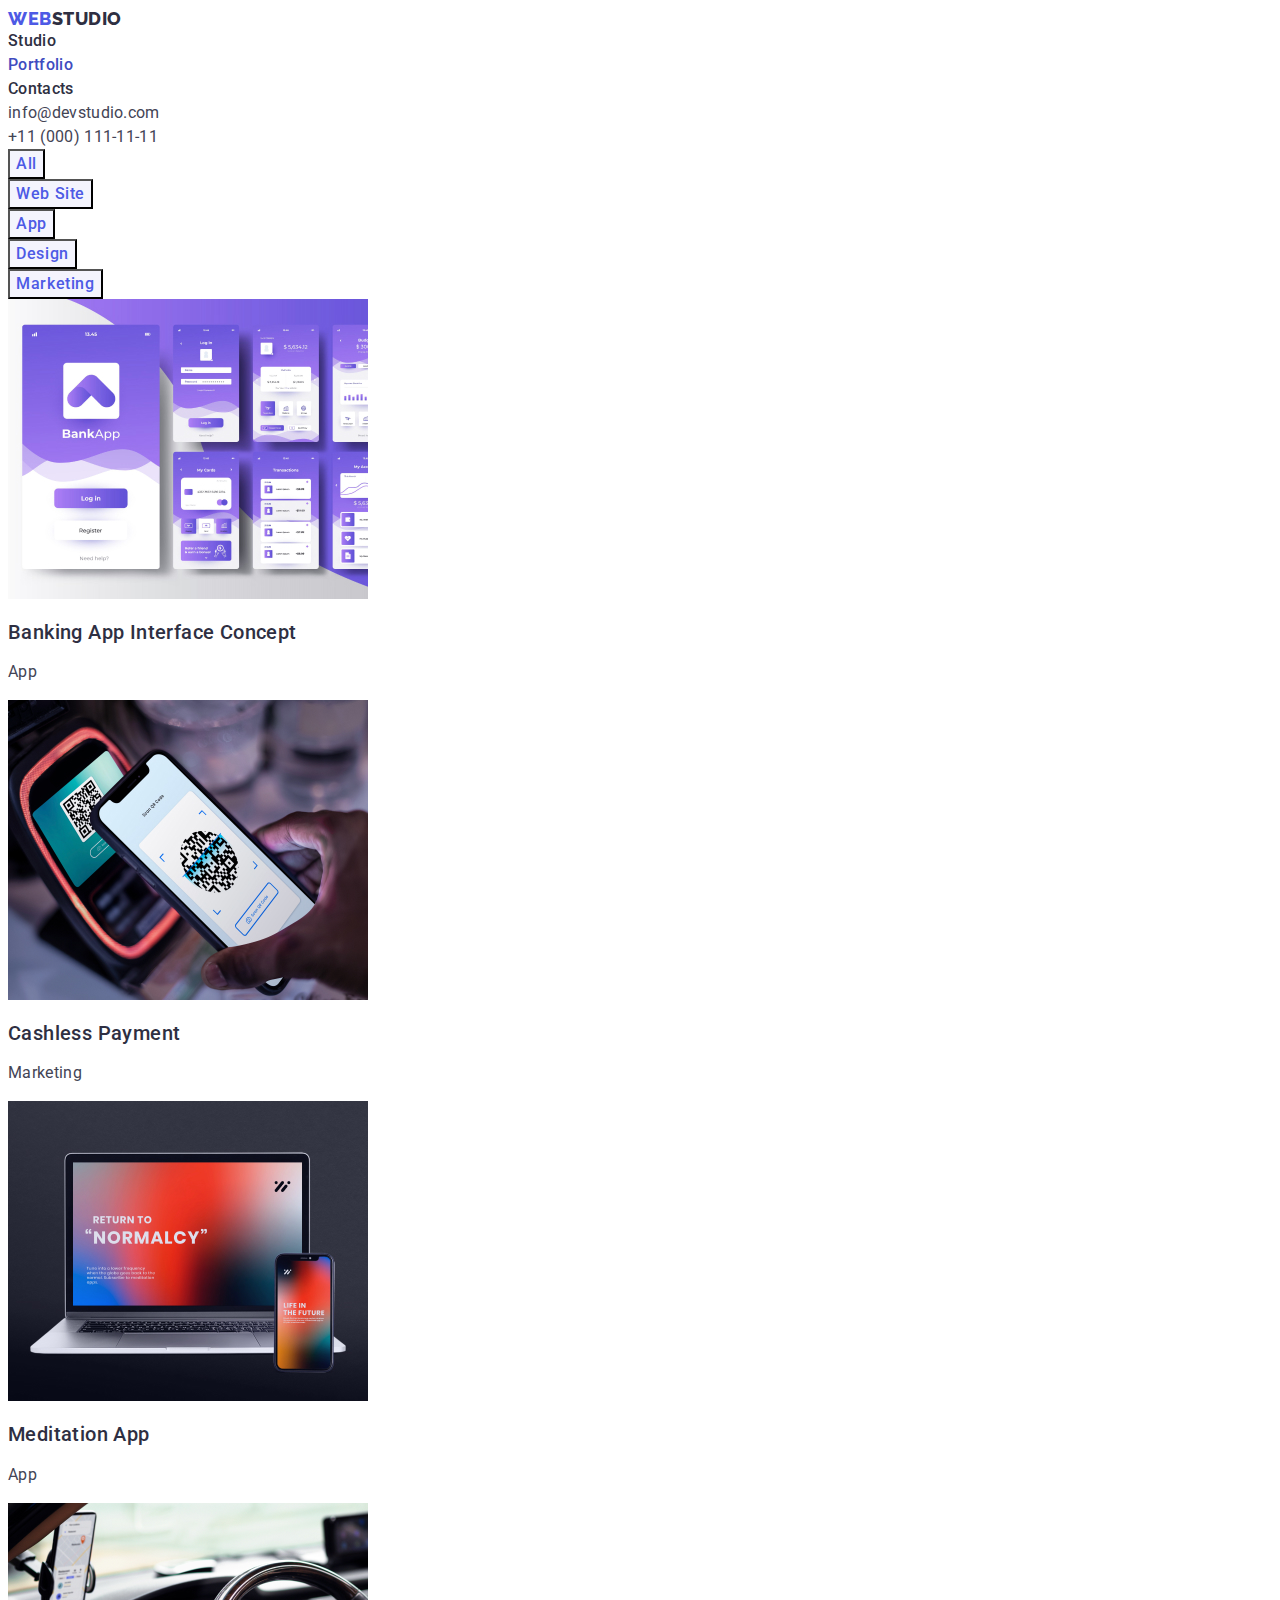
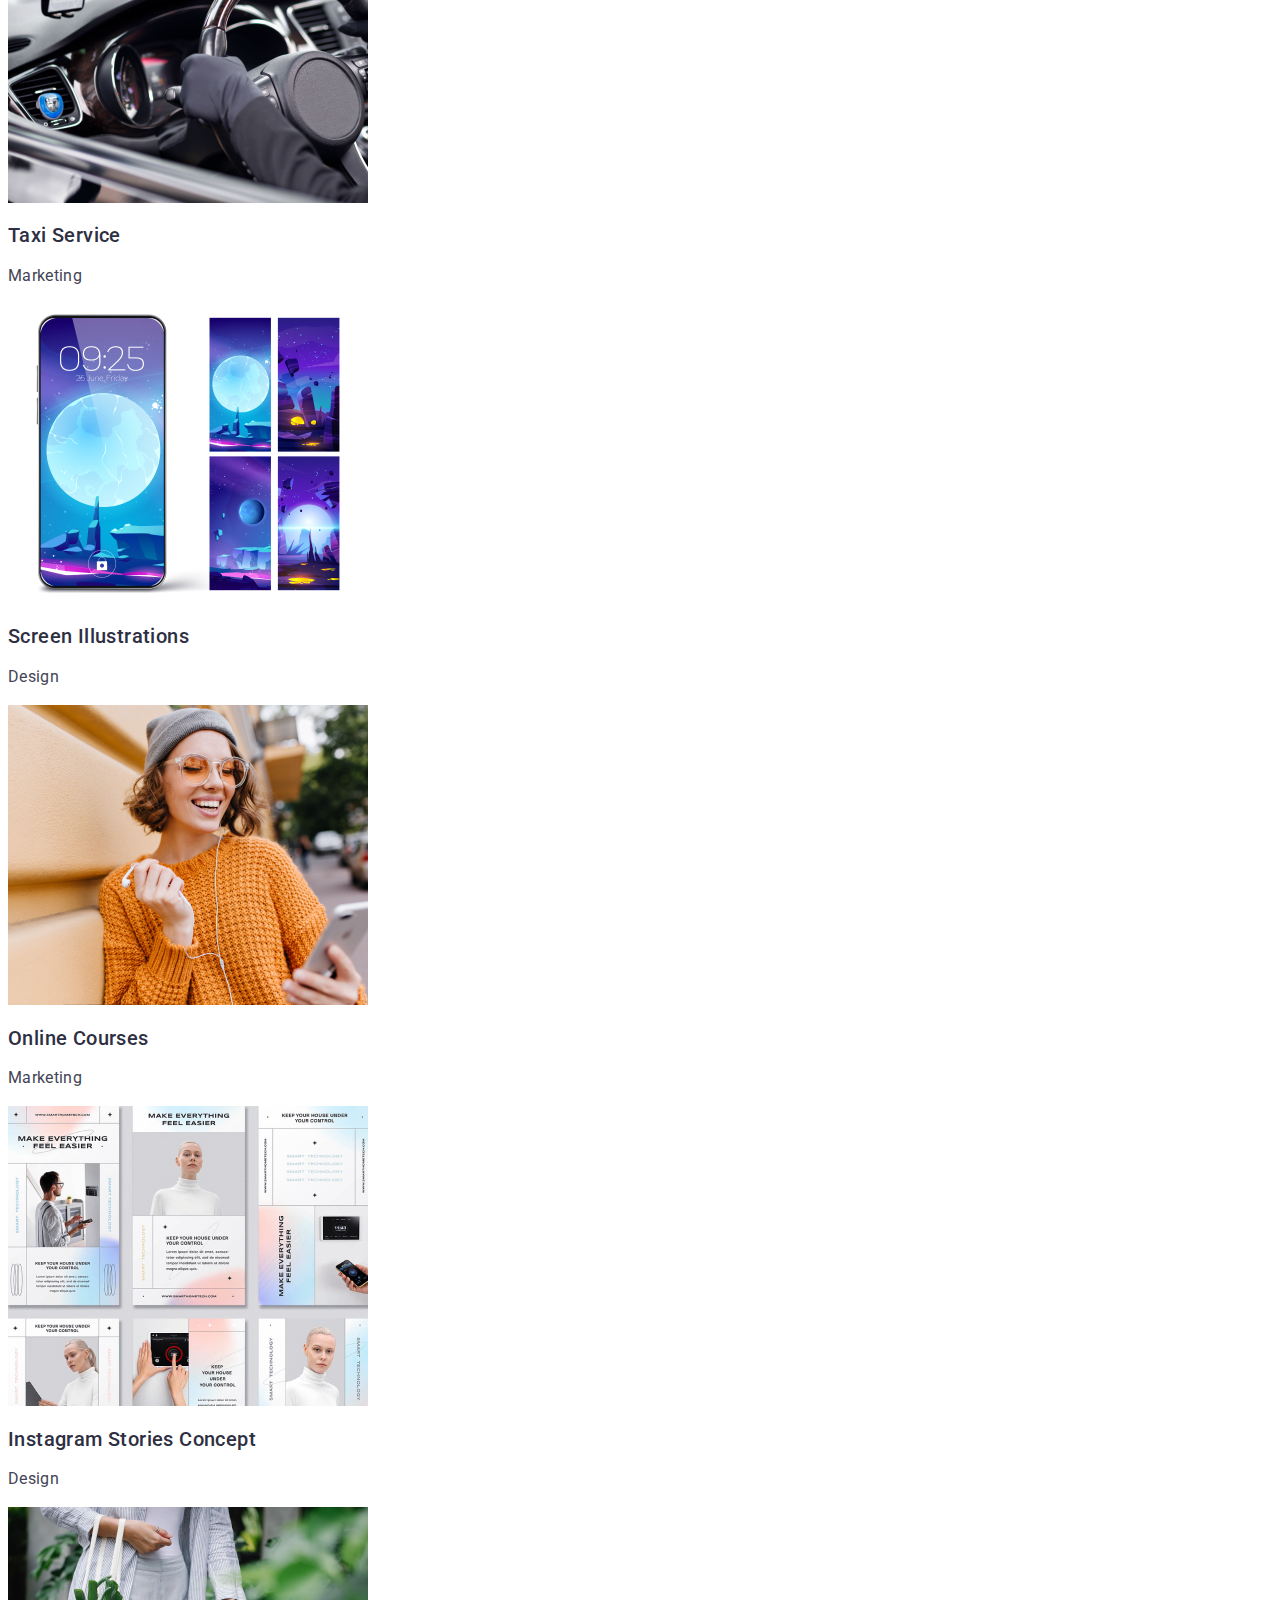
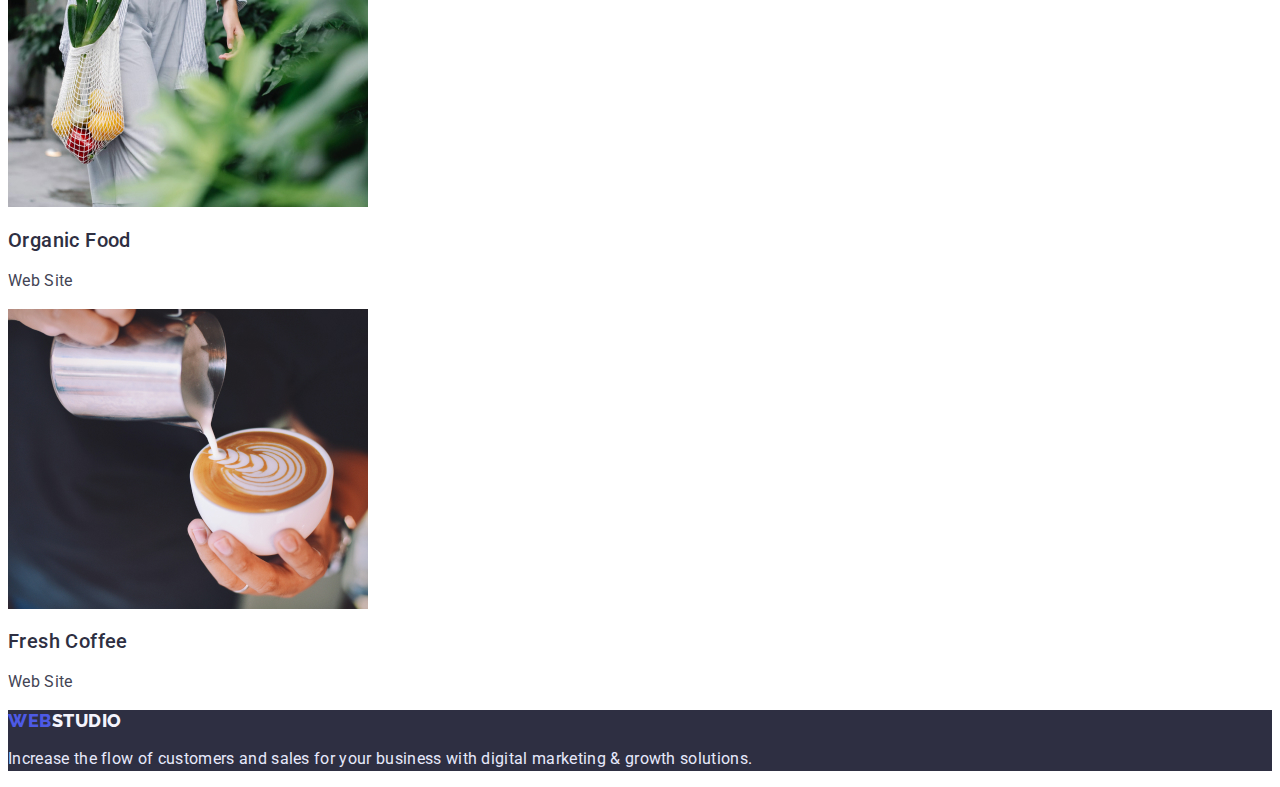
==== portfolio.html @ 0a2d4436 "1" ====
<!DOCTYPE html>
<html lang="en">
  <head>
    <meta charset="UTF-8" />
    <meta http-equiv="X-UA-Compatible" content="IE=edge" />
    <meta name="viewport" content="width=device-width, initial-scale=1.0" />
    <link rel="preconnect" href="https://fonts.googleapis.com" />
    <link rel="preconnect" href="https://fonts.gstatic.com" />
    <link
      href="https://fonts.googleapis.com/css2?family=Climate+Crisis&family=Raleway:wght@800&family=Roboto:wght@400;500&display=swap"
      rel="stylesheet"
    />
    <link rel="stylesheet" href="./css/styles.css" />
    <title>Portfolio</title>
  </head>
  <body>
    <header>
      <nav class="nav link">
        <a href="./index.html" class="nav-logo link">Web<span>Studio</span></a>
        <ul class="nav-list list">
          <li><a href="./index.html" class="nav-link link">Studio</a></li>
          <li>
            <a href="./portfolio.html" class="nav-link link current"
              >Portfolio</a
            >
          </li>
          <li><a href="" class="nav-link link">Contacts</a></li>
        </ul>
      </nav>
      <address class="contacts">
        <ul class="list">
          <li>
            <a href="mailto:info@devstudio.com" class="contacts-link link"
              >info@devstudio.com</a
            >
          </li>
          <li>
            <a href="tel:+110001111111" class="contacts-link link"
              >+11 (000) 111-11-11</a
            >
          </li>
        </ul>
      </address>
    </header>

    <main>
      <section class="portfolio">
        <h1 class="information-header">Portfolio</h1>
        <ul class="button-list list">
          <li><button type="button" class="portfolio-button">All</button></li>
          <li>
            <button type="button" class="portfolio-button">Web Site</button>
          </li>
          <li><button type="button" class="portfolio-button">App</button></li>
          <li>
            <button type="button" class="portfolio-button">Design</button>
          </li>
          <li>
            <button type="button" class="portfolio-button">Marketing</button>
          </li>
        </ul>
        <ul class="list">
          <li>
            <!-- Я ПРОСТО ШУЧУ, я заменю все альты. Потом. Честно.-->
            <a href="" class="link"
              ><img
                src="./images/portfolio/1.jpg"
                alt="Our design is like a square wheel - possible, but inconvenient"
                width="360"
                height="300"
              />
              <h2 class="portfolio-name">Banking App Interface Concept</h2>
              <p class="portfolio-role">App</p>
            </a>
          </li>
          <li>
            <a href="" class="link">
              <img
                src="./images/portfolio/2.jpg"
                alt="Now you do not need to insert the correct side"
                width="360"
                height="300"
              />
              <h2 class="portfolio-name">Cashless Payment</h2>
              <p class="portfolio-role">Marketing</p>
            </a>
          </li>
          <li>
            <a href="" class="link">
              <img
                src="./images/portfolio/3.jpg"
                alt="Even Buddhist monks use it."
                width="360"
                height="300"
              />
              <h2 class="portfolio-name">Meditation App</h2>
              <p class="portfolio-role">App</p>
            </a>
          </li>
          <li>
            <a href="" class="link">
              <img
                src="./images/portfolio/4.jpg"
                alt="Only 3 times more expensive after 10!"
                width="360"
                height="300"
              />
              <h2 class="portfolio-name">Taxi Service</h2>
              <p class="portfolio-role">Marketing</p>
            </a>
          </li>
          <li>
            <a href="" class="link">
              <img
                src="./images/portfolio/5.jpg"
                alt="Feel yourself uncomfortable in public transport!"
                width="360"
                height="300"
              />
              <h2 class="portfolio-name">Screen Illustrations</h2>
              <p class="portfolio-role">Design</p>
            </a>
          </li>
          <li>
            <a href="" class="link">
              <img
                src="./images/portfolio/6.jpg"
                alt="The same thing that is in the public domain, but you will receive a paper."
                width="360"
                height="300"
              />
              <h2 class="portfolio-name">Online Courses</h2>
              <p class="portfolio-role">Marketing</p>
            </a>
          </li>
          <li>
            <a href="" class="link">
              <img
                src="./images/portfolio/7.jpg"
                alt="No comments."
                width="360"
                height="300"
              />
              <h2 class="portfolio-name">Instagram Stories Concept</h2>
              <p class="portfolio-role">Design</p>
            </a>
          </li>

          <li>
            <a href="" class="link">
              <img
                src="./images/portfolio/8.jpg"
                alt="GMOs are NOT bad for your health, natural products is marketing"
                width="360"
                height="300"
              />
              <h2 class="portfolio-name">Organic Food</h2>
              <p class="portfolio-role">Web Site</p>
            </a>
          </li>

          <li>
            <a href="" class="link">
              <img
                src="./images/portfolio/9.jpg"
                alt="Tea? Me? Or maybe better..."
                width="360"
                height="300"
              />
              <h2 class="portfolio-name">Fresh Coffee</h2>
              <p class="portfolio-role">Web Site</p>
            </a>
          </li>
        </ul>
      </section>
    </main>

    <footer class="footer">
      <a href="./index.html" class="footer-logo nav-logo link"
        >Web<span class="footer-span">Studio</span></a
      >
      <p class="footer-text">
        Increase the flow of customers and sales for your business with digital
        marketing & growth solutions.
      </p>
    </footer>
  </body>
</html>
---- css/styles.css ----
:root {
  --main-logo-color: #4d5ae5;
  --main-color: #404bbf;
  --black-color: #2e2f42;
  --light-color: #f4f4fd;
  --footer-text-color: #e7e9fc;
  --standart-color: #434455;
  --just-white-color: #ffffff;
}

/*
Палитра цветов:
Тёмный цвет фона + текст: #2E2F42
Голубой: #4D5AE5
Цвет текста: #434455;
Светлый цвет фона + слово STUDIO в футере: #F4F4FD
Цвет текста на тёмном фоне: #E7E9FC
*/

body {
  background-color: var(--just-white-color);
  color: var(--standart-color);
  font-family: Roboto, sans-serif;
  font-size: 16px;
}

a {
  text-decoration: none;
}

/* Список изменений, которые уже реализованы другими способами, но проверка того требует */
.list {
  list-style: none;
  /* В необходимых случаях заменить на square*/
  margin: 0;
  padding: 0;
}

.link {
  text-decoration: none;
}

/*.........HEADER.........*/

.nav-logo {
  color: var(--main-logo-color);
  text-transform: uppercase;
  font-family: Raleway, sans-serif;
  letter-spacing: 0.03em;
  font-weight: 800;
  font-size: 18px;
  line-height: 1.17;
}
.nav-logo > span {
  color: var(--black-color);
}

.nav-link {
  color: var(--black-color);
  font-weight: 500;
  font-size: 16px;
  line-height: 1.5;
  letter-spacing: 0.02em;
}
.nav-link:hover,
.nav-link:focus {
  color: #404bbf;
}

.nav .nav-link.current {
  color: var(--main-color);
}

.contacts {
  font-style: normal;
}
.contacts-link {
  font-style: normal;
  font-size: 16px;
  line-height: 1.5;
  letter-spacing: 0.02em;
  color: var(--standart-color);
}

.contacts-link:hover,
.contacts-link:focus {
  color: var(--main-color);
}

/*......END HEADER......*/

/* РУБРИКА: ЭКСПЕРИМЕНТЫ 
avada kedavra
ul {
  display: flex;
  justify-content: space-evenly;
  align-items: center;
}

img {
  width: 100%;
  max-width: 360px;
}
*/

/*.........MAIN.........*/

.section-title {
  color: var(--black-color);
  text-transform: capitalize;
  font-weight: 700;
  font-size: 36px;
  line-height: 1.11;
  text-align: center;
  letter-spacing: 0.02em;
}

/* HERO */
.hero {
  background-color: var(--black-color);
  color: var(--just-white-color);
  text-align: center;
  width: 1440px;
  height: 600px;
  margin: 0 auto;
}

.hero-title {
  font-weight: 700;
  font-size: 56px;
  line-height: 1.07;
  letter-spacing: 0.02em;
  margin-top: 0;
  margin-bottom: 48px;
  padding: 188px 472px 0;
}
.hero-button {
  /* Text button */
  font-family: 'Roboto', sans-serif;
  font-weight: 500;
  font-size: 16px;
  line-height: 1.5;
  letter-spacing: 0.04em;
  /* Body button */
  background: var(--main-logo-color);
  color: var(--just-white-color);
  cursor: pointer;
  box-shadow: 0px 4px 4px rgba(0, 0, 0, 0.15);
  border: 0;
  border-radius: 4px;
  padding: 16px 32px;
  min-width: 169px;
  min-height: 56px;
}

.hero-button:focus,
.hero-button:hover {
  background: var(--main-color);
  color: var(--just-white-color);
}

.container {
  margin: 0 auto;
  width: 1128px;
  outline: 2px solid red;
}

/*INFORMATION*/

.information-header {
  display: none;
  visibility: hidden;
}

.information-title {
  color: var(--black-color);
  font-weight: 500;
  font-size: 20px;
  line-height: 1.2;
  letter-spacing: 0.02em;
  margin-top: 0;
}

.information-text {
  font-size: 16px;
  line-height: 1.5;
  letter-spacing: 0.02em;
}

/*examples*/

/*TEAM*/

.team {
  background-color: var(--light-color);
}

.team-card {
  background-color: var(--just-white-color);
  width: 264px;
  height: 380px;
}

.team-name {
  color: var(--black-color);
  font-weight: 500;
  font-size: 20px;
  line-height: 1.2;
  text-align: center;
  letter-spacing: 0.02em;
}

.team-role {
  text-align: center;
  font-size: 16px;
  line-height: 1.5;
  letter-spacing: 0.02em;
}

.team-logo {
  letter-spacing: 0.02em;
}

/*......END MAIN......*/

/*...MAIN PORFOLIO...*/

/*PORTFOLIO (class)*/

.portfolio-button {
  color: var(--main-logo-color);
  background-color: var(--light-color);
  font-family: 'Roboto', sans-serif;
  font-weight: 500;
  font-size: 16px;
  line-height: 1.5;
  letter-spacing: 0.04em;
  cursor: pointer;
}

.portfolio-button:hover,
.portfolio-button:focus {
  color: var(--just-white-color);
  background-color: var(--main-color);
}

.portfolio-name {
  font-weight: 500;
  font-size: 20px;
  line-height: 1.2;
  color: var(--black-color);
  letter-spacing: 0.02em;
}

.portfolio-role {
  font-size: 16px;
  line-height: 1.5;
  letter-spacing: 0.02em;
  color: var(--standart-color);
}
/*...END PORFOLIO...*/

/*......FOOTER......*/

.footer {
  background-color: var(--black-color);
}

.footer-logo {
  color: var(--main-logo-color);
}
.footer-logo > span {
  color: var(--light-color);
}

.footer-text {
  color: var(--footer-text-color);
  font-size: 16px;
  line-height: 1.5;
  letter-spacing: 0.02em;
}

.footer-span {
  color: var(--light-color);
}
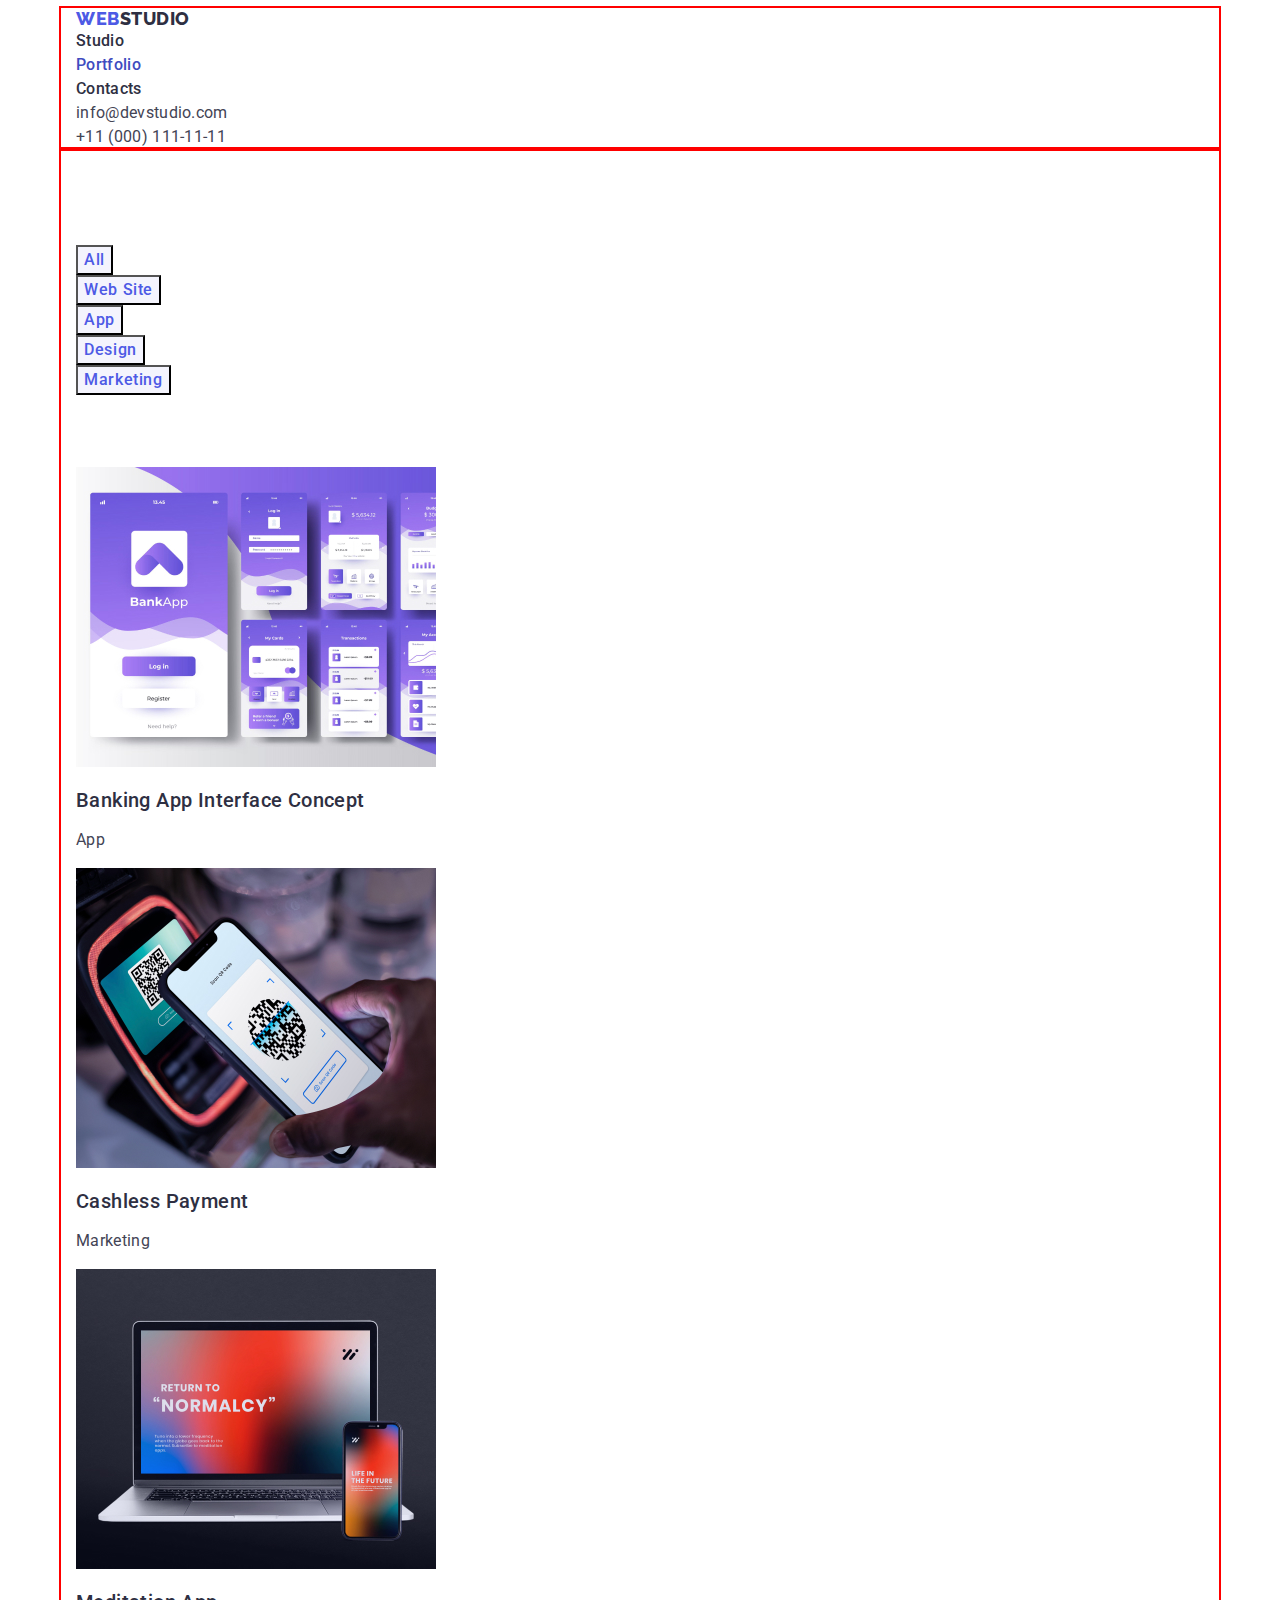
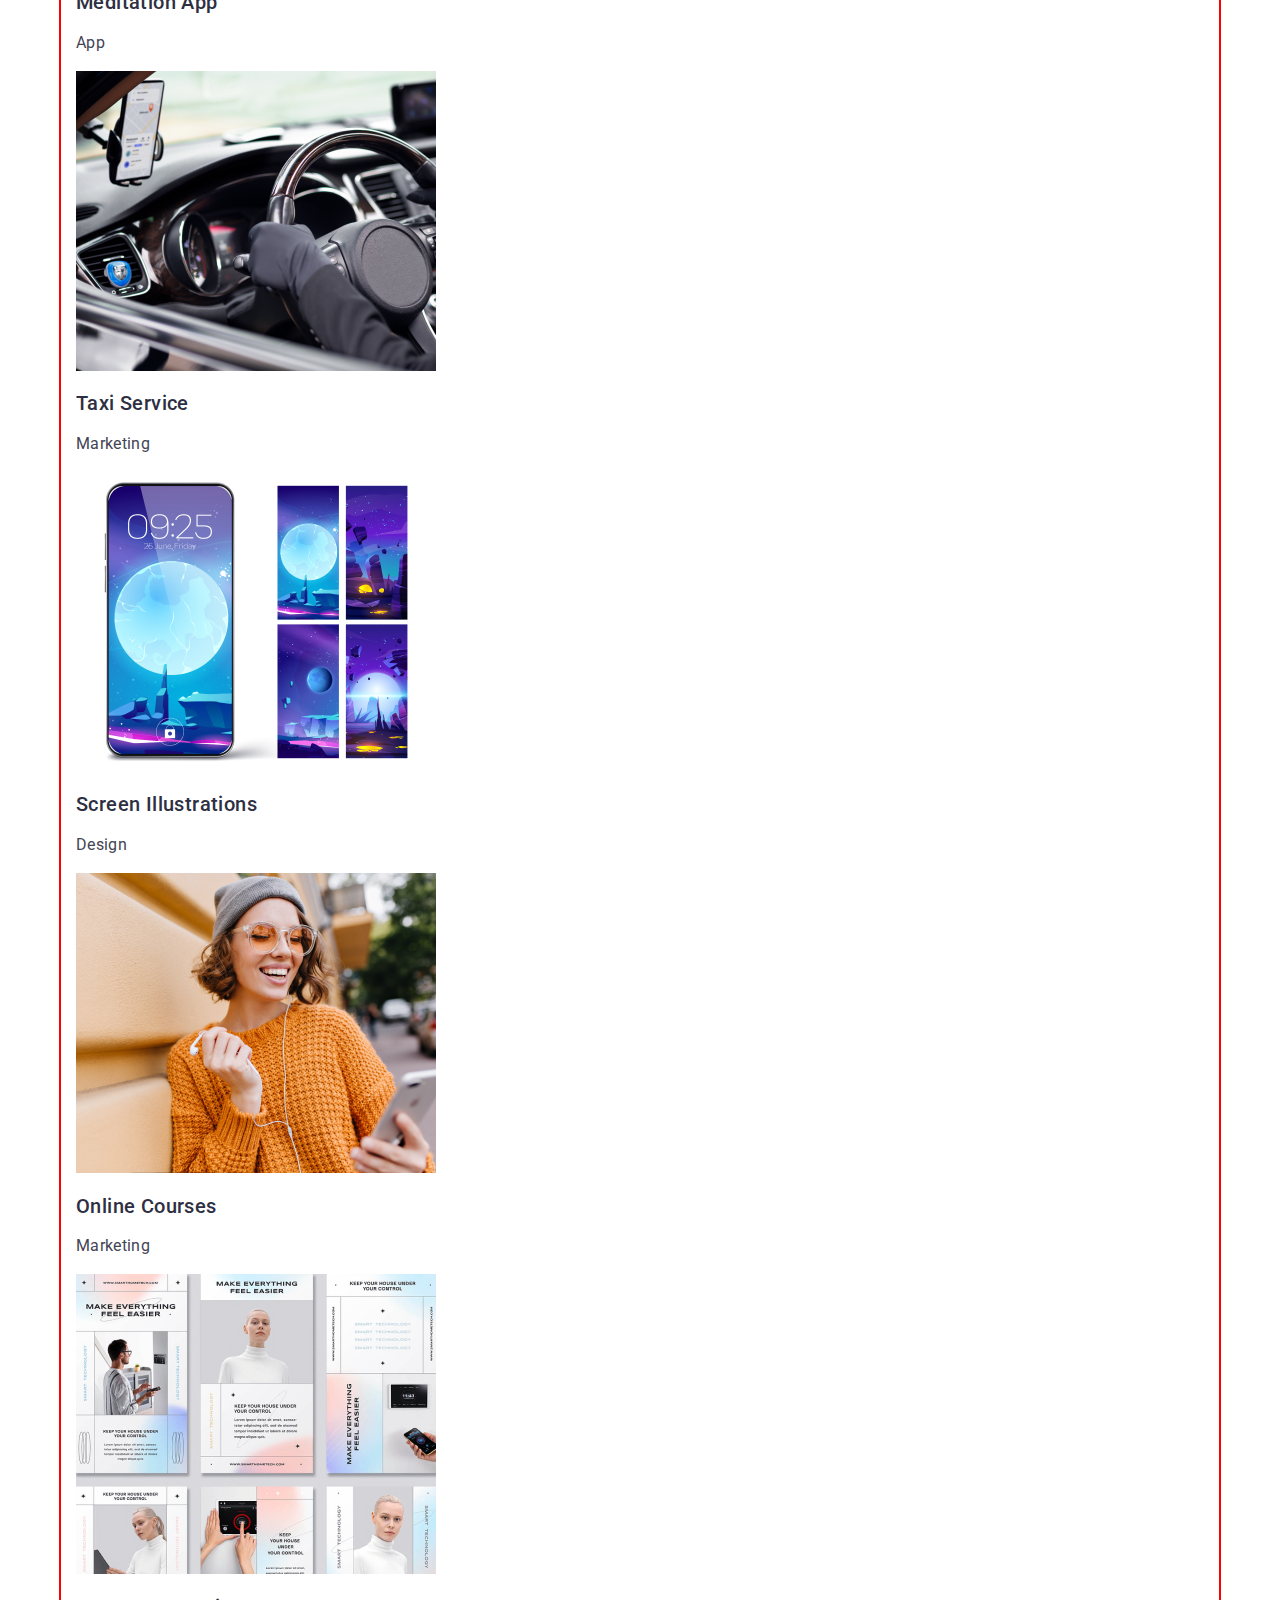
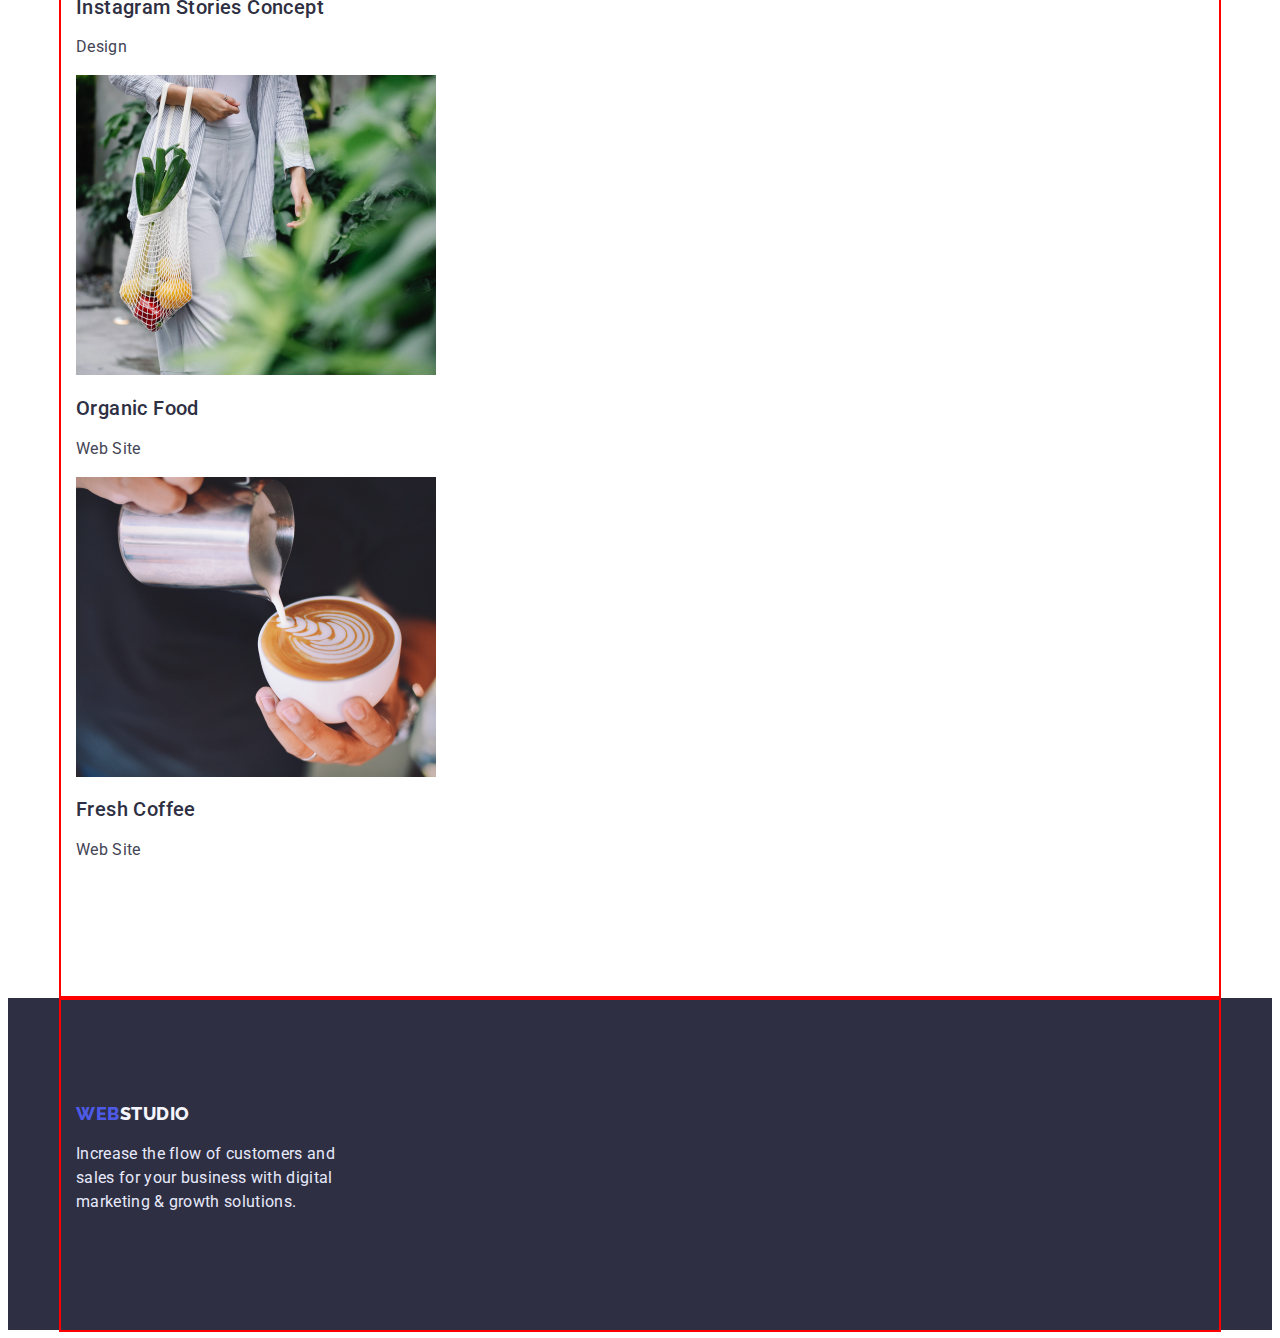
==== commit 78d8762f: "2" ====
--- a/portfolio.html
+++ b/portfolio.html
@@ -10,179 +10,191 @@
       href="https://fonts.googleapis.com/css2?family=Climate+Crisis&family=Raleway:wght@800&family=Roboto:wght@400;500&display=swap"
       rel="stylesheet"
     />
+    <link
+      rel="stylesheet"
+      href="node_modules/modern-normalize/modern-normalize.css"
+    />
     <link rel="stylesheet" href="./css/styles.css" />
     <title>Portfolio</title>
   </head>
   <body>
     <header>
-      <nav class="nav link">
-        <a href="./index.html" class="nav-logo link">Web<span>Studio</span></a>
-        <ul class="nav-list list">
-          <li><a href="./index.html" class="nav-link link">Studio</a></li>
-          <li>
-            <a href="./portfolio.html" class="nav-link link current"
-              >Portfolio</a
-            >
-          </li>
-          <li><a href="" class="nav-link link">Contacts</a></li>
-        </ul>
-      </nav>
-      <address class="contacts">
-        <ul class="list">
-          <li>
-            <a href="mailto:info@devstudio.com" class="contacts-link link"
-              >info@devstudio.com</a
-            >
-          </li>
-          <li>
-            <a href="tel:+110001111111" class="contacts-link link"
-              >+11 (000) 111-11-11</a
-            >
-          </li>
-        </ul>
-      </address>
+      <div class="container">
+        <nav class="nav link">
+          <a href="./index.html" class="nav-logo link"
+            >Web<span>Studio</span></a
+          >
+          <ul class="nav-list list">
+            <li><a href="./index.html" class="nav-link link">Studio</a></li>
+            <li>
+              <a href="./portfolio.html" class="nav-link link current"
+                >Portfolio</a
+              >
+            </li>
+            <li><a href="" class="nav-link link">Contacts</a></li>
+          </ul>
+        </nav>
+        <address class="contacts">
+          <ul class="list">
+            <li>
+              <a href="mailto:info@devstudio.com" class="contacts-link link"
+                >info@devstudio.com</a
+              >
+            </li>
+            <li>
+              <a href="tel:+110001111111" class="contacts-link link"
+                >+11 (000) 111-11-11</a
+              >
+            </li>
+          </ul>
+        </address>
+      </div>
     </header>
 
     <main>
       <section class="portfolio">
-        <h1 class="information-header">Portfolio</h1>
-        <ul class="button-list list">
-          <li><button type="button" class="portfolio-button">All</button></li>
-          <li>
-            <button type="button" class="portfolio-button">Web Site</button>
-          </li>
-          <li><button type="button" class="portfolio-button">App</button></li>
-          <li>
-            <button type="button" class="portfolio-button">Design</button>
-          </li>
-          <li>
-            <button type="button" class="portfolio-button">Marketing</button>
-          </li>
-        </ul>
-        <ul class="list">
-          <li>
-            <!-- Я ПРОСТО ШУЧУ, я заменю все альты. Потом. Честно.-->
-            <a href="" class="link"
-              ><img
-                src="./images/portfolio/1.jpg"
-                alt="Our design is like a square wheel - possible, but inconvenient"
-                width="360"
-                height="300"
-              />
-              <h2 class="portfolio-name">Banking App Interface Concept</h2>
-              <p class="portfolio-role">App</p>
-            </a>
-          </li>
-          <li>
-            <a href="" class="link">
-              <img
-                src="./images/portfolio/2.jpg"
-                alt="Now you do not need to insert the correct side"
-                width="360"
-                height="300"
-              />
-              <h2 class="portfolio-name">Cashless Payment</h2>
-              <p class="portfolio-role">Marketing</p>
-            </a>
-          </li>
-          <li>
-            <a href="" class="link">
-              <img
-                src="./images/portfolio/3.jpg"
-                alt="Even Buddhist monks use it."
-                width="360"
-                height="300"
-              />
-              <h2 class="portfolio-name">Meditation App</h2>
-              <p class="portfolio-role">App</p>
-            </a>
-          </li>
-          <li>
-            <a href="" class="link">
-              <img
-                src="./images/portfolio/4.jpg"
-                alt="Only 3 times more expensive after 10!"
-                width="360"
-                height="300"
-              />
-              <h2 class="portfolio-name">Taxi Service</h2>
-              <p class="portfolio-role">Marketing</p>
-            </a>
-          </li>
-          <li>
-            <a href="" class="link">
-              <img
-                src="./images/portfolio/5.jpg"
-                alt="Feel yourself uncomfortable in public transport!"
-                width="360"
-                height="300"
-              />
-              <h2 class="portfolio-name">Screen Illustrations</h2>
-              <p class="portfolio-role">Design</p>
-            </a>
-          </li>
-          <li>
-            <a href="" class="link">
-              <img
-                src="./images/portfolio/6.jpg"
-                alt="The same thing that is in the public domain, but you will receive a paper."
-                width="360"
-                height="300"
-              />
-              <h2 class="portfolio-name">Online Courses</h2>
-              <p class="portfolio-role">Marketing</p>
-            </a>
-          </li>
-          <li>
-            <a href="" class="link">
-              <img
-                src="./images/portfolio/7.jpg"
-                alt="No comments."
-                width="360"
-                height="300"
-              />
-              <h2 class="portfolio-name">Instagram Stories Concept</h2>
-              <p class="portfolio-role">Design</p>
-            </a>
-          </li>
-
-          <li>
-            <a href="" class="link">
-              <img
-                src="./images/portfolio/8.jpg"
-                alt="GMOs are NOT bad for your health, natural products is marketing"
-                width="360"
-                height="300"
-              />
-              <h2 class="portfolio-name">Organic Food</h2>
-              <p class="portfolio-role">Web Site</p>
-            </a>
-          </li>
-
-          <li>
-            <a href="" class="link">
-              <img
-                src="./images/portfolio/9.jpg"
-                alt="Tea? Me? Or maybe better..."
-                width="360"
-                height="300"
-              />
-              <h2 class="portfolio-name">Fresh Coffee</h2>
-              <p class="portfolio-role">Web Site</p>
-            </a>
-          </li>
-        </ul>
+        <div class="container">
+          <h1 class="information-header">Portfolio</h1>
+          <ul class="button-list list">
+            <li><button type="button" class="portfolio-button">All</button></li>
+            <li>
+              <button type="button" class="portfolio-button">Web Site</button>
+            </li>
+            <li><button type="button" class="portfolio-button">App</button></li>
+            <li>
+              <button type="button" class="portfolio-button">Design</button>
+            </li>
+            <li>
+              <button type="button" class="portfolio-button">Marketing</button>
+            </li>
+          </ul>
+          <ul class="photo-list list">
+            <li>
+              <!-- Я ПРОСТО ШУЧУ, я заменю все альты. Потом. Честно.-->
+              <a href="" class="link"
+                ><img
+                  src="./images/portfolio/1.jpg"
+                  alt="Our design is like a square wheel - possible, but inconvenient"
+                  width="360"
+                  height="300"
+                />
+                <h2 class="portfolio-name">Banking App Interface Concept</h2>
+                <p class="portfolio-role">App</p>
+              </a>
+            </li>
+            <li>
+              <a href="" class="link">
+                <img
+                  src="./images/portfolio/2.jpg"
+                  alt="Now you do not need to insert the correct side"
+                  width="360"
+                  height="300"
+                />
+                <h2 class="portfolio-name">Cashless Payment</h2>
+                <p class="portfolio-role">Marketing</p>
+              </a>
+            </li>
+            <li>
+              <a href="" class="link">
+                <img
+                  src="./images/portfolio/3.jpg"
+                  alt="Even Buddhist monks use it."
+                  width="360"
+                  height="300"
+                />
+                <h2 class="portfolio-name">Meditation App</h2>
+                <p class="portfolio-role">App</p>
+              </a>
+            </li>
+            <li>
+              <a href="" class="link">
+                <img
+                  src="./images/portfolio/4.jpg"
+                  alt="Only 3 times more expensive after 10!"
+                  width="360"
+                  height="300"
+                />
+                <h2 class="portfolio-name">Taxi Service</h2>
+                <p class="portfolio-role">Marketing</p>
+              </a>
+            </li>
+            <li>
+              <a href="" class="link">
+                <img
+                  src="./images/portfolio/5.jpg"
+                  alt="Feel yourself uncomfortable in public transport!"
+                  width="360"
+                  height="300"
+                />
+                <h2 class="portfolio-name">Screen Illustrations</h2>
+                <p class="portfolio-role">Design</p>
+              </a>
+            </li>
+            <li>
+              <a href="" class="link">
+                <img
+                  src="./images/portfolio/6.jpg"
+                  alt="The same thing that is in the public domain, but you will receive a paper."
+                  width="360"
+                  height="300"
+                />
+                <h2 class="portfolio-name">Online Courses</h2>
+                <p class="portfolio-role">Marketing</p>
+              </a>
+            </li>
+            <li>
+              <a href="" class="link">
+                <img
+                  src="./images/portfolio/7.jpg"
+                  alt="No comments."
+                  width="360"
+                  height="300"
+                />
+                <h2 class="portfolio-name">Instagram Stories Concept</h2>
+                <p class="portfolio-role">Design</p>
+              </a>
+            </li>
+
+            <li>
+              <a href="" class="link">
+                <img
+                  src="./images/portfolio/8.jpg"
+                  alt="GMOs are NOT bad for your health, natural products is marketing"
+                  width="360"
+                  height="300"
+                />
+                <h2 class="portfolio-name">Organic Food</h2>
+                <p class="portfolio-role">Web Site</p>
+              </a>
+            </li>
+
+            <li>
+              <a href="" class="link">
+                <img
+                  src="./images/portfolio/9.jpg"
+                  alt="Tea? Me? Or maybe better..."
+                  width="360"
+                  height="300"
+                />
+                <h2 class="portfolio-name">Fresh Coffee</h2>
+                <p class="portfolio-role">Web Site</p>
+              </a>
+            </li>
+          </ul>
+        </div>
       </section>
     </main>
 
     <footer class="footer">
-      <a href="./index.html" class="footer-logo nav-logo link"
-        >Web<span class="footer-span">Studio</span></a
-      >
-      <p class="footer-text">
-        Increase the flow of customers and sales for your business with digital
-        marketing & growth solutions.
-      </p>
+      <div class="container">
+        <a href="./index.html" class="footer-logo nav-logo link"
+          >Web<span class="footer-span">Studio</span></a
+        >
+        <p class="footer-text">
+          Increase the flow of customers and sales for your business with
+          digital marketing & growth solutions.
+        </p>
+      </div>
     </footer>
   </body>
 </html>
--- a/css/styles.css
+++ b/css/styles.css
@@ -120,7 +120,7 @@
   background-color: var(--black-color);
   color: var(--just-white-color);
   text-align: center;
-  width: 1440px;
+  /*width: 1440px;*/
   height: 600px;
   margin: 0 auto;
 }
@@ -130,9 +130,12 @@
   font-size: 56px;
   line-height: 1.07;
   letter-spacing: 0.02em;
+  margin: 0 auto;
   margin-top: 0;
   margin-bottom: 48px;
-  padding: 188px 472px 0;
+  padding: 188px 0 0;
+  width: 496px;
+  height: 120px;
 }
 .hero-button {
   /* Text button */
@@ -151,6 +154,7 @@
   padding: 16px 32px;
   min-width: 169px;
   min-height: 56px;
+  margin: 0 auto;
 }
 
 .hero-button:focus,
@@ -163,10 +167,14 @@
   margin: 0 auto;
   width: 1128px;
   outline: 2px solid red;
+  padding-left: 15px;
+  padding-right: 15px;
 }
 
 /*INFORMATION*/
-
+.information {
+  padding-top: 120px;
+}
 .information-header {
   display: none;
   visibility: hidden;
@@ -179,20 +187,42 @@
   line-height: 1.2;
   letter-spacing: 0.02em;
   margin-top: 0;
+  margin-bottom: 8px;
 }
 
 .information-text {
   font-size: 16px;
   line-height: 1.5;
   letter-spacing: 0.02em;
+  margin-top: 8px;
+  margin-bottom: 0;
+  width: 264px;
 }
 
 /*examples*/
+
+.examples {
+  padding-top: 120px;
+}
+
+.examples-title {
+  margin: 0;
+}
+
+.examples .list {
+  margin-top: 72px;
+}
+
+.examples .list > li {
+  margin-right: 24px;
+}
 
 /*TEAM*/
 
 .team {
   background-color: var(--light-color);
+  padding-top: 120px;
+  margin-top: 120px;
 }
 
 .team-card {
@@ -217,8 +247,14 @@
   letter-spacing: 0.02em;
 }
 
+.team-list {
+  margin-top: 72px;
+  padding-bottom: 120px;
+}
+
 .team-logo {
   letter-spacing: 0.02em;
+  margin: 0 auto;
 }
 
 /*......END MAIN......*/
@@ -226,6 +262,10 @@
 /*...MAIN PORFOLIO...*/
 
 /*PORTFOLIO (class)*/
+
+.button-list {
+  padding-top: 96px;
+}
 
 .portfolio-button {
   color: var(--main-logo-color);
@@ -258,6 +298,14 @@
   letter-spacing: 0.02em;
   color: var(--standart-color);
 }
+
+.photo-list {
+  padding-top: 72px;
+}
+
+.portfolio > .container {
+  padding-bottom: 120px;
+}
 /*...END PORFOLIO...*/
 
 /*......FOOTER......*/
@@ -272,12 +320,18 @@
 .footer-logo > span {
   color: var(--light-color);
 }
-
+.footer > .container {
+  padding-top: 105.5px;
+  padding-bottom: 100px;
+}
 .footer-text {
   color: var(--footer-text-color);
   font-size: 16px;
   line-height: 1.5;
   letter-spacing: 0.02em;
+  width: 264px;
+  height: 72px;
+  margin-top: 17.5px;
 }
 
 .footer-span {
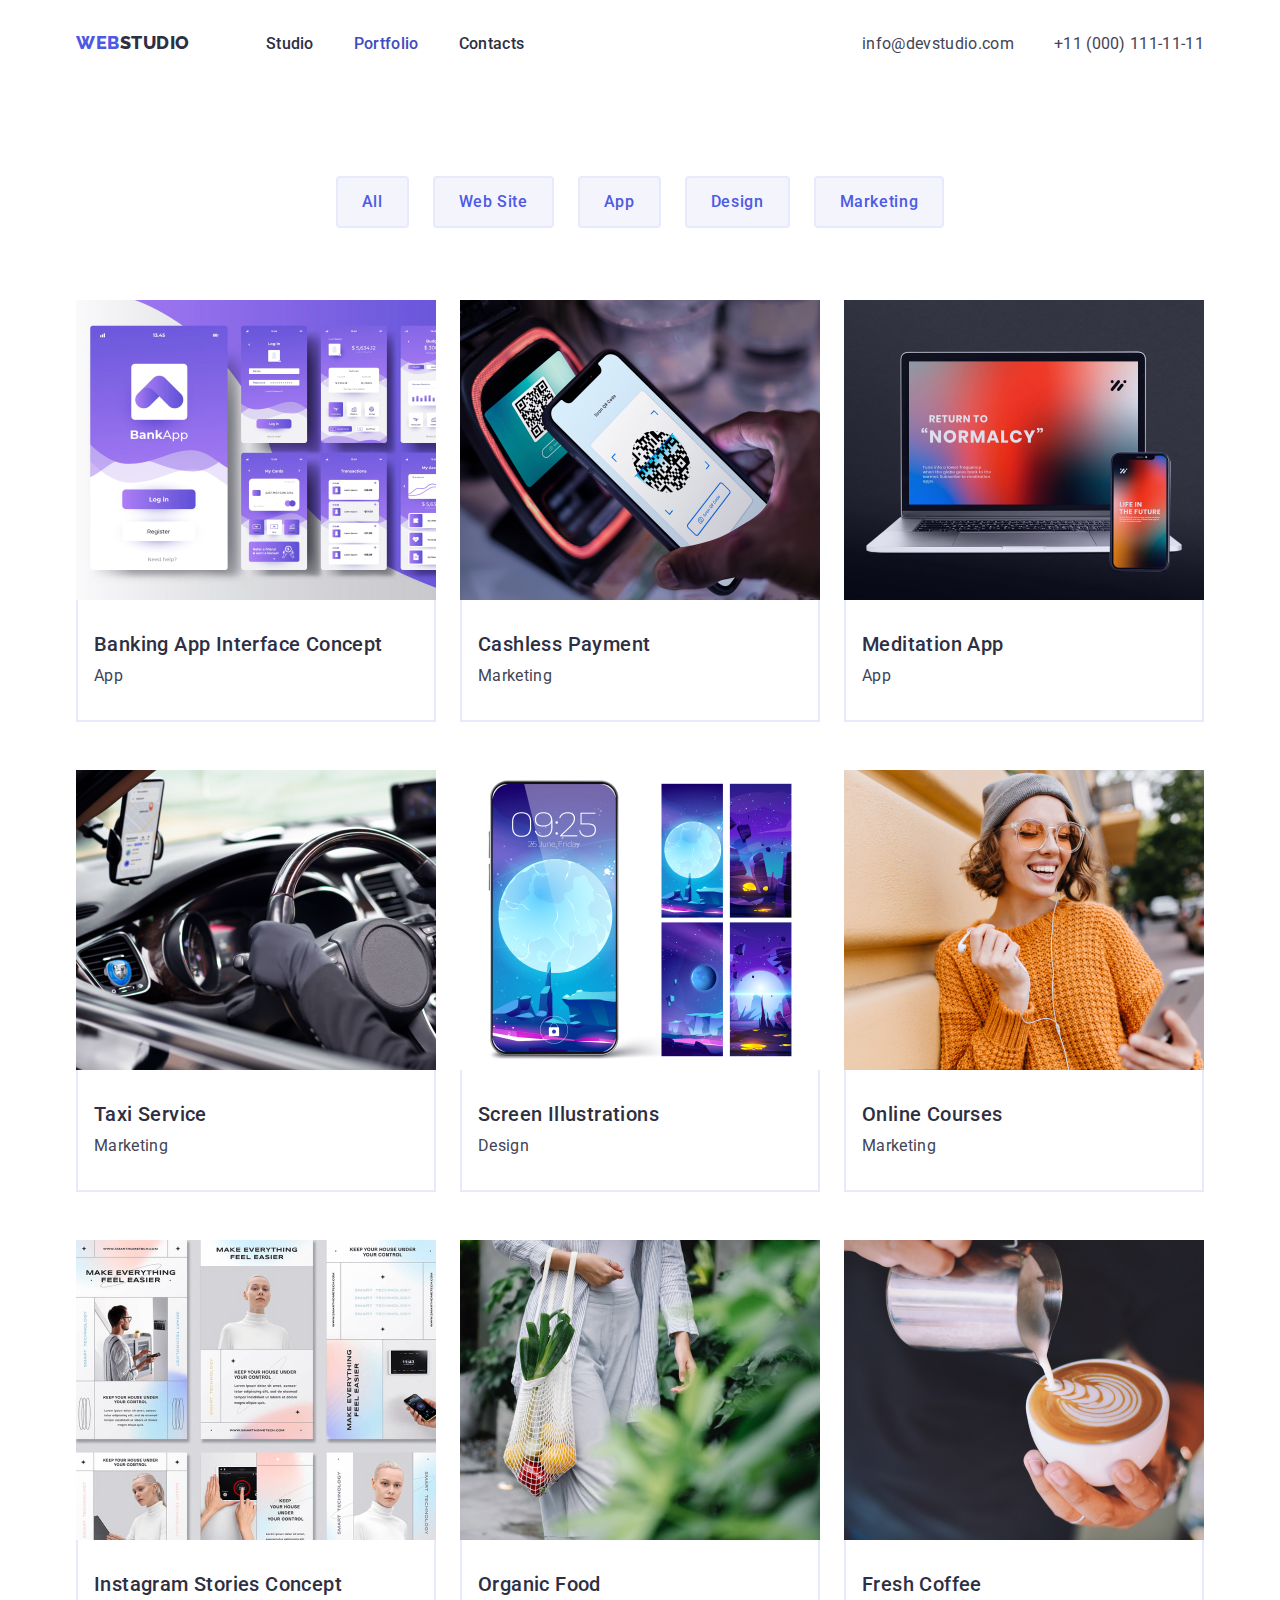
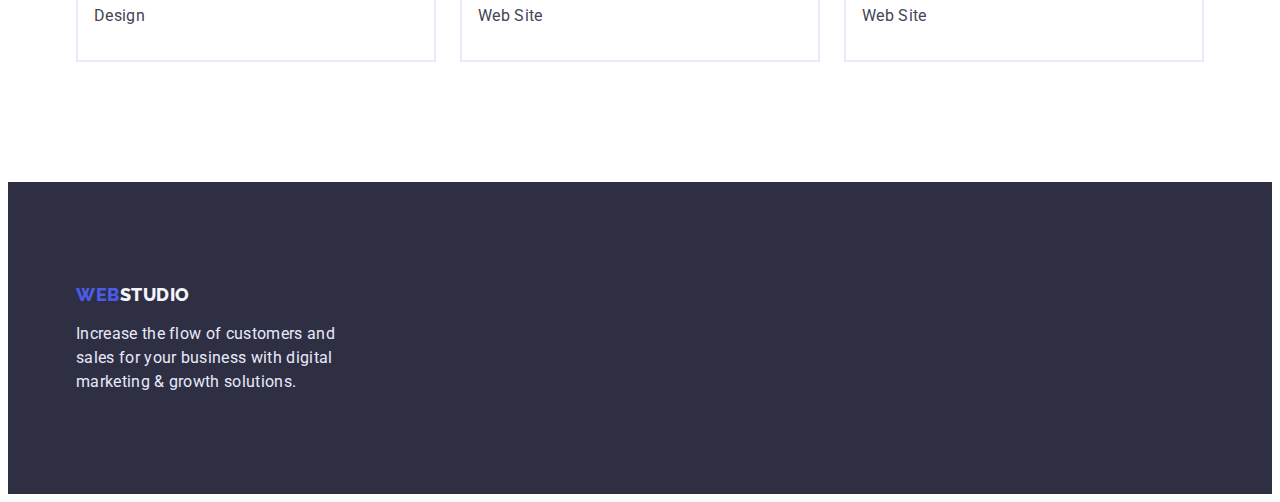
==== commit bc97459b: "1" ====
--- a/portfolio.html
+++ b/portfolio.html
@@ -19,8 +19,8 @@
   </head>
   <body>
     <header>
-      <div class="container">
-        <nav class="nav link">
+      <div class="container nav-container">
+        <nav class="navigation">
           <a href="./index.html" class="nav-logo link"
             >Web<span>Studio</span></a
           >
@@ -68,6 +68,7 @@
               <button type="button" class="portfolio-button">Marketing</button>
             </li>
           </ul>
+
           <ul class="photo-list list">
             <li>
               <!-- Я ПРОСТО ШУЧУ, я заменю все альты. Потом. Честно.-->
@@ -78,10 +79,13 @@
                   width="360"
                   height="300"
                 />
-                <h2 class="portfolio-name">Banking App Interface Concept</h2>
-                <p class="portfolio-role">App</p>
-              </a>
-            </li>
+                <div class="photo-signature">
+                  <h2 class="portfolio-name">Banking App Interface Concept</h2>
+                  <p class="portfolio-role">App</p>
+                </div>
+              </a>
+            </li>
+
             <li>
               <a href="" class="link">
                 <img
@@ -90,10 +94,13 @@
                   width="360"
                   height="300"
                 />
-                <h2 class="portfolio-name">Cashless Payment</h2>
-                <p class="portfolio-role">Marketing</p>
-              </a>
-            </li>
+                <div class="photo-signature">
+                  <h2 class="portfolio-name">Cashless Payment</h2>
+                  <p class="portfolio-role">Marketing</p>
+                </div>
+              </a>
+            </li>
+
             <li>
               <a href="" class="link">
                 <img
@@ -102,10 +109,13 @@
                   width="360"
                   height="300"
                 />
-                <h2 class="portfolio-name">Meditation App</h2>
-                <p class="portfolio-role">App</p>
-              </a>
-            </li>
+                <div class="photo-signature">
+                  <h2 class="portfolio-name">Meditation App</h2>
+                  <p class="portfolio-role">App</p>
+                </div>
+              </a>
+            </li>
+
             <li>
               <a href="" class="link">
                 <img
@@ -114,10 +124,13 @@
                   width="360"
                   height="300"
                 />
-                <h2 class="portfolio-name">Taxi Service</h2>
-                <p class="portfolio-role">Marketing</p>
-              </a>
-            </li>
+                <div class="photo-signature">
+                  <h2 class="portfolio-name">Taxi Service</h2>
+                  <p class="portfolio-role">Marketing</p>
+                </div>
+              </a>
+            </li>
+
             <li>
               <a href="" class="link">
                 <img
@@ -126,10 +139,13 @@
                   width="360"
                   height="300"
                 />
-                <h2 class="portfolio-name">Screen Illustrations</h2>
-                <p class="portfolio-role">Design</p>
-              </a>
-            </li>
+                <div class="photo-signature">
+                  <h2 class="portfolio-name">Screen Illustrations</h2>
+                  <p class="portfolio-role">Design</p>
+                </div>
+              </a>
+            </li>
+
             <li>
               <a href="" class="link">
                 <img
@@ -138,10 +154,13 @@
                   width="360"
                   height="300"
                 />
-                <h2 class="portfolio-name">Online Courses</h2>
-                <p class="portfolio-role">Marketing</p>
-              </a>
-            </li>
+                <div class="photo-signature">
+                  <h2 class="portfolio-name">Online Courses</h2>
+                  <p class="portfolio-role">Marketing</p>
+                </div>
+              </a>
+            </li>
+
             <li>
               <a href="" class="link">
                 <img
@@ -150,8 +169,10 @@
                   width="360"
                   height="300"
                 />
-                <h2 class="portfolio-name">Instagram Stories Concept</h2>
-                <p class="portfolio-role">Design</p>
+                <div class="photo-signature">
+                  <h2 class="portfolio-name">Instagram Stories Concept</h2>
+                  <p class="portfolio-role">Design</p>
+                </div>
               </a>
             </li>
 
@@ -163,8 +184,10 @@
                   width="360"
                   height="300"
                 />
-                <h2 class="portfolio-name">Organic Food</h2>
-                <p class="portfolio-role">Web Site</p>
+                <div class="photo-signature">
+                  <h2 class="portfolio-name">Organic Food</h2>
+                  <p class="portfolio-role">Web Site</p>
+                </div>
               </a>
             </li>
 
@@ -176,8 +199,10 @@
                   width="360"
                   height="300"
                 />
-                <h2 class="portfolio-name">Fresh Coffee</h2>
-                <p class="portfolio-role">Web Site</p>
+                <div class="photo-signature">
+                  <h2 class="portfolio-name">Fresh Coffee</h2>
+                  <p class="portfolio-role">Web Site</p>
+                </div>
               </a>
             </li>
           </ul>
--- a/css/styles.css
+++ b/css/styles.css
@@ -56,24 +56,43 @@
 }
 
 .nav-link {
-  color: var(--black-color);
-  font-weight: 500;
-  font-size: 16px;
-  line-height: 1.5;
-  letter-spacing: 0.02em;
-}
+  padding: 20px 0;
+
+  color: var(--black-color);
+  font-weight: 500;
+  font-size: 16px;
+  line-height: 1.5;
+  letter-spacing: 0.02em;
+}
+
+.navigation {
+  display: flex;
+  justify-content: space-between;
+  padding-top: 24px;
+  padding-bottom: 24px;
+}
+
 .nav-link:hover,
 .nav-link:focus {
   color: #404bbf;
 }
 
-.nav .nav-link.current {
+.nav-list .current {
   color: var(--main-color);
 }
 
 .contacts {
   font-style: normal;
 }
+
+.contacts .list {
+  display: flex;
+}
+
+.contacts .list li:not(:last-child) {
+  margin-right: 40px;
+}
+
 .contacts-link {
   font-style: normal;
   font-size: 16px;
@@ -87,6 +106,23 @@
   color: var(--main-color);
 }
 
+.nav-list {
+  display: flex;
+}
+
+.nav-list li:not(:last-child) {
+  margin-right: 40px;
+}
+
+.nav-list li:first-child {
+  margin-left: 76px;
+}
+
+.nav-container {
+  display: flex;
+  justify-content: space-between;
+  align-items: center;
+}
 /*......END HEADER......*/
 
 /* РУБРИКА: ЭКСПЕРИМЕНТЫ 
@@ -137,6 +173,7 @@
   width: 496px;
   height: 120px;
 }
+
 .hero-button {
   /* Text button */
   font-family: 'Roboto', sans-serif;
@@ -166,7 +203,7 @@
 .container {
   margin: 0 auto;
   width: 1128px;
-  outline: 2px solid red;
+  /* outline: 2px solid red; */
   padding-left: 15px;
   padding-right: 15px;
 }
@@ -180,6 +217,11 @@
   visibility: hidden;
 }
 
+.information-list {
+  display: flex;
+  justify-content: space-between;
+}
+
 .information-title {
   color: var(--black-color);
   font-weight: 500;
@@ -213,8 +255,23 @@
   margin-top: 72px;
 }
 
-.examples .list > li {
+.examples .list > li:not(:nth-child(3n + 3)) {
   margin-right: 24px;
+  margin-bottom: 24px;
+}
+
+.examples .list > li:nth-last-child(-n + 3) {
+  margin-bottom: 0px;
+}
+
+.examples .list > li:last-child {
+  margin-right: 0;
+}
+
+.examples-list {
+  display: flex;
+  flex-wrap: wrap;
+  justify-content: center;
 }
 
 /*TEAM*/
@@ -223,6 +280,7 @@
   background-color: var(--light-color);
   padding-top: 120px;
   margin-top: 120px;
+  padding-bottom: 120px;
 }
 
 .team-card {
@@ -249,7 +307,22 @@
 
 .team-list {
   margin-top: 72px;
-  padding-bottom: 120px;
+  display: flex;
+  flex-wrap: wrap;
+  justify-content: center;
+}
+
+.team-card:not(:nth-child(4n + 4)) {
+  margin-right: 24px;
+  margin-bottom: 24px;
+}
+
+.team-card:nth-last-child(-n + 4) {
+  margin-bottom: 0px;
+}
+
+.team-card:last-child {
+  margin-right: 0;
 }
 
 .team-logo {
@@ -264,10 +337,22 @@
 /*PORTFOLIO (class)*/
 
 .button-list {
+  display: flex;
+  justify-content: center;
   padding-top: 96px;
 }
 
+.button-list > li:not(:last-child) {
+  margin-right: 24px;
+}
+
 .portfolio-button {
+  padding: 12px 24px;
+  border-color: var(--footer-text-color);
+  border-right-color: #e7e9fc;
+  border-style: solid;
+  border-radius: 4px;
+
   color: var(--main-logo-color);
   background-color: var(--light-color);
   font-family: 'Roboto', sans-serif;
@@ -282,9 +367,12 @@
 .portfolio-button:focus {
   color: var(--just-white-color);
   background-color: var(--main-color);
+  border-color: transparent;
 }
 
 .portfolio-name {
+  margin: 0;
+
   font-weight: 500;
   font-size: 20px;
   line-height: 1.2;
@@ -293,6 +381,9 @@
 }
 
 .portfolio-role {
+  margin: 0;
+  margin-top: 8px;
+
   font-size: 16px;
   line-height: 1.5;
   letter-spacing: 0.02em;
@@ -301,11 +392,37 @@
 
 .photo-list {
   padding-top: 72px;
+  display: flex;
+  display: flex;
+  flex-wrap: wrap;
+  justify-content: center;
+}
+
+.photo-list > li:not(:nth-child(3n + 3)) {
+  margin-right: 24px;
+  margin-bottom: 48px;
+}
+
+.photo-list > li:nth-last-child(-n + 3) {
+  margin-bottom: 0px;
+}
+
+.photo-list > li:last-child {
+  margin-right: 0;
 }
 
 .portfolio > .container {
   padding-bottom: 120px;
 }
+
+.photo-signature {
+  padding: 32px 16px;
+  margin-top: -6px;
+  border: 2px solid;
+  border-color: var(--footer-text-color);
+  border-top-color: transparent;
+}
+
 /*...END PORFOLIO...*/
 
 /*......FOOTER......*/
@@ -321,19 +438,33 @@
   color: var(--light-color);
 }
 .footer > .container {
-  padding-top: 105.5px;
+  padding-top: 101.5px;
   padding-bottom: 100px;
 }
 .footer-text {
+  margin-top: 17.5px;
+  margin-bottom: 0;
+  width: 264px;
+  height: 27.3%;
+
   color: var(--footer-text-color);
   font-size: 16px;
   line-height: 1.5;
   letter-spacing: 0.02em;
   width: 264px;
-  height: 72px;
-  margin-top: 17.5px;
+  height: 27.3%;
 }
 
 .footer-span {
   color: var(--light-color);
 }
+
+/* ===== DON`T TUCh ===== */
+.myParagraph {
+  text-shadow: none;
+}
+#myParagraph.button-pressed {
+  text-shadow: 10px 10px 30px #00f, -10px -10px 30px rgb(140, 0, 255);
+  -webkit-text-stroke: 2px #e2caff;
+  -webkit-text-fill-color: transparent;
+}
